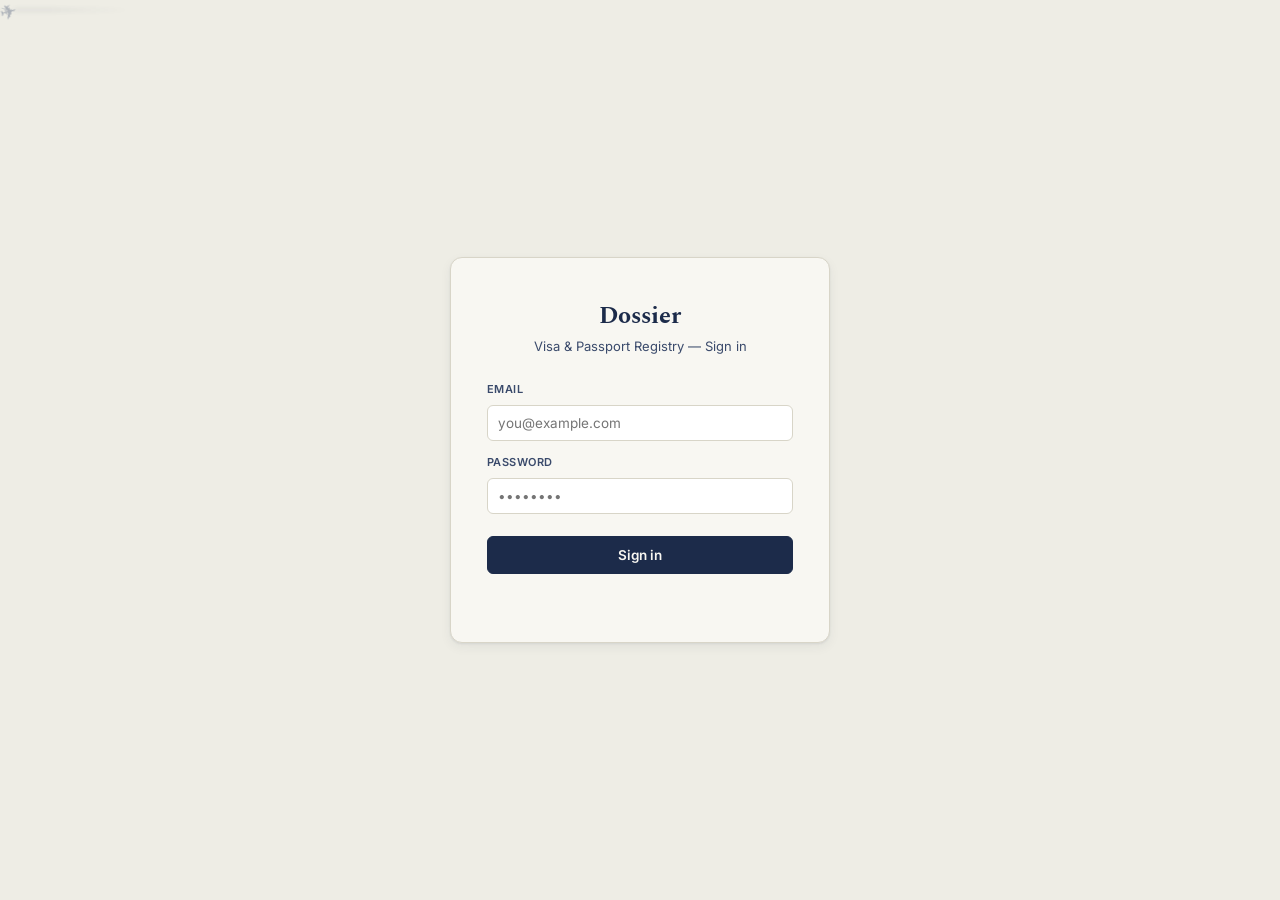
==== index.html @ 312dbd70 "Split into index.html, styles.css, app.js" ====
<!DOCTYPE html>
<html lang="en">
<head>
<meta charset="UTF-8">
<meta name="viewport" content="width=device-width, initial-scale=1.0">
<title>Dossier — Visa &amp; Passport Registry</title>
<link rel="preconnect" href="https://fonts.googleapis.com">
<link href="https://fonts.googleapis.com/css2?family=Spectral:wght@500;600;700&family=IBM+Plex+Mono:wght@400;500;600&family=Inter:wght@400;500;600&display=swap" rel="stylesheet">
<link rel="stylesheet" href="styles.css">
</head>
<body>

<!-- Motion blur plane background -->
<div class="plane-wrap">
  <div class="plane-group">
    <div class="plane-trail"></div>
    <div class="plane-icon">✈</div>
  </div>
  <div class="plane-group reverse">
    <div class="plane-trail"></div>
    <div class="plane-icon">✈</div>
  </div>
</div>

<!-- Loading screen -->
<div class="loading-screen" id="loadingScreen">Loading…</div>

<!-- Login screen (hidden by default) -->
<div class="login-screen" id="loginScreen" style="display:none;">
  <div class="login-card">
    <h1>Dossier</h1>
    <div class="sub">Visa &amp; Passport Registry — Sign in</div>
    <div class="field">
      <label>Email</label>
      <input id="loginEmail" type="email" placeholder="you@example.com">
    </div>
    <div class="field">
      <label>Password</label>
      <input id="loginPass" type="password" placeholder="••••••••">
    </div>
    <button class="btn" id="loginBtn">Sign in</button>
    <div class="error" id="loginError"></div>
  </div>
</div>

<!-- Main app (hidden by default) -->
<div class="app" id="mainApp" style="display:none;">

  <div class="masthead">
    <div>
      <h1>Dossier — Visa &amp; Passport Registry</h1>
      <div class="sub">Searchable case log · replaces the paper piles</div>
    </div>
    <div class="meta">
      <span id="statsBox">— entries on file</span>
      <button class="logout" id="themeToggle" title="Toggle dark mode">☀️</button>
      <button class="logout" id="logoutBtn">Sign out</button>
    </div>
  </div>

  <div class="toolbar">
    <div class="search-wrap">
      <svg width="14" height="14" viewBox="0 0 24 24" fill="none" stroke="currentColor" stroke-width="2"><circle cx="11" cy="11" r="8"/><path d="m21 21-4.35-4.35"/></svg>
      <input id="searchInput" type="text" placeholder="Search by last name, passport no., nationality, visa no., phone, email…">
    </div>
    <button class="btn secondary" id="exportBtn">Export CSV</button>
    <button class="btn" id="newBtn">+ New entry</button>
  </div>

  <div class="tabs" id="tabs"></div>
  <div class="archive">
    <table id="table">
      <thead>
        <tr>
          <th>Last name</th>
          <th>First name</th>
          <th>Passport no.</th>
          <th>Category</th>
          <th>Status</th>
          <th>Paid</th>
          <th>Date added</th>
          <th></th>
        </tr>
      </thead>
      <tbody id="tbody"></tbody>
    </table>
    <div class="empty-state" id="emptyState" style="display:none;">
      <div class="stamp">NO RECORDS FOUND</div>
      <div>Try a different search, or add a new entry.</div>
    </div>
  </div>
</div>

<!-- Entry modal -->
<div class="overlay" id="overlay">
  <div class="card">
    <div class="card-head">
      <h2 id="modalTitle">New entry</h2>
      <button id="closeModal">✕</button>
    </div>
    <div class="card-body">

      <div class="section-label">Bio-data page (as printed on passport)</div>

      <div class="scan-zone" id="scanZone">
        <div class="title">📷 Scan &amp; autofill from passport</div>
        <div class="hint">Upload a photo, scan, or PDF of the bio-data page — the MRZ will be read automatically</div>
        <input type="file" id="f_scanInput" accept="image/*,application/pdf" style="display:none;">
        <div class="scan-status" id="scanStatus"></div>
      </div>

      <div class="passport-block">
        <div class="field-row">
          <div class="field" id="wrap_passport">
            <label>N° de Passeport / Passport No.</label>
            <input id="f_passport" type="text" placeholder="e.g. 123456789" inputmode="numeric" maxlength="9">
          </div>
          <div class="field" id="wrap_nationality">
            <label>Nationalité / Nationality</label>
            <select id="f_nationality">
              <option value="">—</option>
            </select>
          </div>
        </div>
        <div class="field-row">
          <div class="field" id="wrap_lastName">
            <label>Nom / Surname</label>
            <input id="f_lastName" type="text" placeholder="e.g. BENBERTAL">
          </div>
          <div class="field" id="wrap_firstName">
            <label>Prénom(s) / Given Names</label>
            <input id="f_firstName" type="text" placeholder="e.g. Ali Chihab Edine">
          </div>
        </div>
        <div class="field-row tri">
          <div class="field" id="wrap_dob">
            <label>Date de Naissance / DOB</label>
            <input id="f_dob" type="text" placeholder="DD/MM/YYYY" inputmode="numeric">
          </div>
          <div class="field">
            <label>Lieu de Naissance / POB</label>
            <select id="f_pob">
              <option value="">—</option>
            </select>
          </div>
          <div class="field" id="wrap_sex">
            <label>Sexe / Sex</label>
            <select id="f_sex">
              <option value="">—</option>
              <option value="M">M</option>
              <option value="F">F</option>
            </select>
          </div>
        </div>
        <div class="field-row">
          <div class="field">
            <label>Date de Délivrance / Issue Date</label>
            <input id="f_issueDate" type="text" placeholder="DD/MM/YYYY" inputmode="numeric">
          </div>
          <div class="field" id="wrap_expiryDate">
            <label>Date d'Expiration / Expiry Date</label>
            <input id="f_expiryDate" type="text" placeholder="DD/MM/YYYY" inputmode="numeric">
          </div>
        </div>
        <div class="field-row">
          <div class="field full">
            <label>Autorité de Délivrance / Issuing Authority</label>
            <select id="f_authority">
              <option value="">—</option>
            </select>
          </div>
        </div>
      </div>

      <div class="section-label">Application / case details</div>
      <div class="field-row">
        <div class="field">
          <label>Category</label>
          <select id="f_category">
            <option value="first">First Application</option>
            <option value="renewal">Renewal</option>
            <option value="family">Family Visit</option>
            <option value="affair">Business / Affair</option>
          </select>
        </div>
        <div class="field">
          <label>Status</label>
          <select id="f_status">
            <option value="pending">Pending</option>
            <option value="submitted">Submitted</option>
            <option value="interview">Interview</option>
            <option value="approved">Approved</option>
            <option value="rejected">Rejected</option>
            <option value="complete">Complete</option>
          </select>
        </div>
      </div>
      <div class="field-row">
        <div class="field">
          <label>Visa number</label>
          <input id="f_visa" type="text" placeholder="if applicable">
        </div>
        <div class="field"></div>
      </div>
      <div class="field-row">
        <div class="field">
          <label>Phone</label>
          <input id="f_phone" type="text">
        </div>
        <div class="field">
          <label>Email</label>
          <input id="f_email" type="text">
        </div>
      </div>
      <div class="field-row">
          <div class="field">
            <label>Date added</label>
            <input id="f_date" type="text" placeholder="DD/MM/YYYY" inputmode="numeric">
          </div>
        <div class="field">
          <label>&nbsp;</label>
          <div class="check-row">
            <input type="checkbox" id="f_paid">
            <label for="f_paid">Paid</label>
          </div>
        </div>
      </div>

      <div class="section-label">Group / family</div>
      <div class="field-row">
        <div class="field">
          <label>Group label</label>
          <input id="f_groupLabel" type="text" placeholder="e.g. Benbertal family">
        </div>
        <div class="field">
          <label>&nbsp;</label>
          <div class="check-row">
            <input type="checkbox" id="f_isPrimary">
            <label for="f_isPrimary">Primary applicant (head of group)</label>
          </div>
        </div>
      </div>

      <div class="field-row">
        <div class="field full">
          <label>Notes</label>
          <textarea id="f_notes" placeholder="Anything else worth flagging on this case"></textarea>
        </div>
      </div>
      <div class="field-row">
        <div class="field full">
          <label>Attach scan (optional)</label>
          <div class="attach-box" id="attachBox">
            <div id="attachPrompt">Click to attach an image, or drop one here</div>
            <img id="attachPreview" style="display:none;">
          </div>
          <input type="file" id="f_image" accept="image/*" style="display:none;">
        </div>
      </div>
    </div>
    <div class="card-foot">
      <div class="left">
        <button class="btn secondary" id="deleteBtn" style="display:none;color:var(--stamp-red);border-color:var(--stamp-red);">Delete</button>
      </div>
      <div style="display:flex;gap:8px;">
        <button class="btn secondary" id="cancelBtn">Cancel</button>
        <button class="btn" id="saveBtn">Save entry</button>
      </div>
    </div>
  </div>
</div>

<div class="toast" id="toast"></div>
<script src="app.js"></script>
</body>
</html>
---- styles.css ----
:root{
    --ink:#1C2B4A;
    --ink-soft:#3A4A6B;
    --paper:#EEEDE5;
    --paper-raised:#F8F7F2;
    --line:#D8D5C8;
    --stamp-red:#A63D2F;
    --stamp-green:#3F5D4D;
    --cat-first:#35507A;
    --cat-renewal:#B5822E;
    --cat-family:#3F7368;
    --cat-affair:#6B4468;
    --cat-other:#5A5A52;
    --shadow: 0 1px 2px rgba(28,43,74,0.08), 0 4px 12px rgba(28,43,74,0.06);
    --input-bg:#fff;
    --tab-bg:#E4E1D5;
    --scan-bg:#F4F3EC;
  }
  [data-theme="dark"]{
    --ink:#E8E6E0;
    --ink-soft:#A0A0A0;
    --paper:#1A1A2E;
    --paper-raised:#22223A;
    --line:#333355;
    --stamp-red:#E85D4A;
    --stamp-green:#5CA87A;
    --cat-first:#3D5A80;
    --cat-renewal:#8B7340;
    --cat-family:#3D6B5A;
    --cat-affair:#6B4A72;
    --cat-other:#5A5A50;
    --shadow: 0 1px 2px rgba(0,0,0,0.3), 0 4px 12px rgba(0,0,0,0.25);
    --input-bg:#2A2A42;
    --tab-bg:#2A2A3E;
    --scan-bg:#1E1E32;
  }
  *{box-sizing:border-box;}
  body{
    margin:0;
    background:var(--paper);
    color:var(--ink);
    font-family:'Inter',sans-serif;
    min-height:100vh;
  }

  /* ---- Login screen ---- */
  .login-screen{
    display:flex;align-items:center;justify-content:center;
    min-height:100vh;padding:24px;
  }
  .login-card{
    background:var(--paper-raised);border:1px solid var(--line);border-radius:12px;
    padding:40px 36px;max-width:380px;width:100%;box-shadow:var(--shadow);text-align:center;
  }
  .login-card h1{
    font-family:'Spectral',serif;font-size:24px;margin:0 0 4px;
  }
  .login-card .sub{font-size:13px;color:var(--ink-soft);margin-bottom:28px;}
  .login-card .field{margin-bottom:14px;text-align:left;}
  .login-card label{display:block;font-size:11px;font-weight:600;color:var(--ink-soft);text-transform:uppercase;letter-spacing:0.04em;margin-bottom:4px;}
  .login-card input{
    width:100%;padding:10px 12px;border:1px solid var(--line);border-radius:6px;
    font-size:14px;font-family:'Inter',sans-serif;background:#fff;color:var(--ink);
  }
  .login-card input:focus{outline:2px solid var(--ink);outline-offset:0;}
  .login-card .btn{width:100%;margin-top:8px;}
  .login-card .error{color:var(--stamp-red);font-size:12.5px;margin-top:10px;min-height:18px;}

  .app{max-width:1180px;margin:0 auto;padding:28px 24px 60px;}

  /* Header */
  .masthead{
    display:flex;justify-content:space-between;align-items:flex-end;
    border-bottom:2px solid var(--ink);
    padding-bottom:16px;margin-bottom:22px;
    flex-wrap:wrap;gap:12px;
  }
  .masthead h1{
    font-family:'Spectral',serif;font-weight:700;font-size:28px;margin:0;
    letter-spacing:-0.01em;
  }
  .masthead .sub{font-size:12.5px;color:var(--ink-soft);margin-top:4px;letter-spacing:0.02em;}
  .masthead .meta{
    font-family:'IBM Plex Mono',monospace;font-size:11.5px;color:var(--ink-soft);
    text-align:right;line-height:1.6;display:flex;align-items:center;gap:14px;
  }
  .masthead .meta .logout{
    font-family:'Inter',sans-serif;font-size:12px;font-weight:600;
    background:transparent;border:1px solid var(--line);border-radius:5px;
    padding:5px 10px;cursor:pointer;color:var(--ink-soft);
  }
  .masthead .meta .logout:hover{border-color:var(--stamp-red);color:var(--stamp-red);}

  /* Toolbar */
  .toolbar{display:flex;gap:10px;margin-bottom:16px;flex-wrap:wrap;align-items:center;}
  .search-wrap{position:relative;flex:1;min-width:220px;}
  .search-wrap input{
    width:100%;padding:10px 12px 10px 34px;border:1px solid var(--line);
    border-radius:6px;background:var(--paper-raised);font-size:14px;color:var(--ink);
    font-family:'Inter',sans-serif;
  }
  .search-wrap input:focus{outline:2px solid var(--ink);outline-offset:1px;}
  .search-wrap svg{position:absolute;left:11px;top:50%;transform:translateY(-50%);opacity:0.5;}
  .btn{
    font-family:'Inter',sans-serif;font-size:13.5px;font-weight:600;
    border:1px solid var(--ink);background:var(--ink);color:var(--paper-raised);
    padding:10px 16px;border-radius:6px;cursor:pointer;white-space:nowrap;
  }
  .btn:hover{background:var(--ink-soft);}
  .btn.secondary{background:transparent;color:var(--ink);border:1px solid var(--line);}
  .btn.secondary:hover{border-color:var(--ink);}
  .btn:focus-visible{outline:2px solid var(--stamp-red);outline-offset:2px;}

  /* Folder tabs */
  .tabs{display:flex;gap:4px;margin-bottom:0;flex-wrap:wrap;align-items:flex-end;}
  .tab{
    font-family:'Inter',sans-serif;font-size:13px;font-weight:600;
    padding:10px 16px 9px;border-radius:8px 8px 0 0;cursor:pointer;
    background:var(--tab-bg);color:var(--ink-soft);border:1px solid var(--line);border-bottom:none;
    position:relative;top:1px;
  }
  .tab .count{
    font-family:'IBM Plex Mono',monospace;font-size:10.5px;
    background:rgba(255,255,255,0.08);padding:1px 6px;border-radius:10px;margin-left:6px;
  }
  .tab.active{background:var(--paper-raised);color:var(--ink);border-bottom:1px solid var(--paper-raised);}
  .tab[data-cat="first"].active{border-top:3px solid var(--cat-first);}
  .tab[data-cat="renewal"].active{border-top:3px solid var(--cat-renewal);}
  .tab[data-cat="family"].active{border-top:3px solid var(--cat-family);}
  .tab[data-cat="affair"].active{border-top:3px solid var(--cat-affair);}
  .tab[data-cat="all"].active{border-top:3px solid var(--ink);}
  .tab.add-tab{background:transparent;border:1px dashed var(--line);color:var(--ink-soft);font-weight:500;}

  .archive{
    background:var(--paper-raised);border:1px solid var(--line);border-radius:0 8px 8px 8px;
    padding:0;box-shadow:var(--shadow);
  }

  /* Table */
  table{width:100%;border-collapse:collapse;}
  thead th{
    text-align:left;font-size:10.5px;text-transform:uppercase;letter-spacing:0.06em;
    color:var(--ink-soft);font-weight:600;padding:12px 14px;border-bottom:1px solid var(--line);
  }
  tbody tr{border-bottom:1px solid var(--line);cursor:pointer;}
  tbody tr:hover{background:rgba(255,255,255,0.04);}
  tbody td{padding:12px 14px;font-size:13.5px;vertical-align:middle;}
  td.mono{font-family:'IBM Plex Mono',monospace;font-size:12.5px;color:var(--ink-soft);}
  .name-cell{font-weight:600;}
  .badge{
    display:inline-block;font-size:10.5px;font-weight:600;padding:3px 8px;border-radius:4px;
    color:#fff;letter-spacing:0.02em;
  }
  .paid-badge{background:var(--stamp-green);}
  .unpaid-badge{background:var(--stamp-red);}
  .group-badge{
    font-family:'IBM Plex Mono',monospace;font-size:10px;
    background:rgba(255,255,255,0.06);padding:2px 7px;border-radius:4px;margin-left:6px;
    color:var(--ink-soft);vertical-align:middle;
  }
  .row-actions{display:flex;gap:6px;justify-content:flex-end;}
  .row-actions button{
    font-family:'Inter',sans-serif;font-size:11.5px;font-weight:600;
    background:transparent;border:1px solid var(--line);border-radius:5px;
    padding:5px 9px;cursor:pointer;color:var(--ink-soft);
  }
  .row-actions button:hover{border-color:var(--ink);color:var(--ink);}
  .row-actions button.del:hover{border-color:var(--stamp-red);color:var(--stamp-red);}

  .empty-state{padding:50px 20px;text-align:center;color:var(--ink-soft);}
  .empty-state .stamp{
    font-family:'IBM Plex Mono',monospace;display:inline-block;border:2px dashed var(--line);
    padding:14px 22px;border-radius:8px;transform:rotate(-2deg);font-size:12.5px;margin-bottom:12px;
  }

  /* Modal */
  .overlay{
    position:fixed;inset:0;background:rgba(28,43,74,0.45);display:none;
    align-items:flex-start;justify-content:center;padding:40px 16px;overflow-y:auto;z-index:50;
  }
  .overlay.open{display:flex;}
  .card{
    background:var(--paper-raised);border-radius:10px;max-width:560px;width:100%;
    box-shadow:0 20px 50px rgba(0,0,0,0.25);border:1px solid var(--line);
  }
  .card-head{
    display:flex;justify-content:space-between;align-items:center;
    padding:18px 22px;border-bottom:1px solid var(--line);
  }
  .card-head h2{font-family:'Spectral',serif;font-size:19px;margin:0;font-weight:600;}
  .card-head button{background:none;border:none;font-size:20px;cursor:pointer;color:var(--ink-soft);line-height:1;}
  .card-body{padding:20px 22px;}
  .field-row{display:grid;grid-template-columns:1fr 1fr;gap:12px;margin-bottom:12px;}
  .field-row.tri{grid-template-columns:1fr 1fr 1fr;}
  .field{display:flex;flex-direction:column;gap:5px;}
  .field.full{grid-column:1/-1;}
  .section-label{
    display:flex;align-items:center;gap:8px;margin:18px 0 10px;
    font-family:'IBM Plex Mono',monospace;font-size:10.5px;text-transform:uppercase;
    letter-spacing:0.08em;color:var(--ink-soft);
  }
  .section-label:first-child{margin-top:0;}
  .section-label::after{content:'';flex:1;height:1px;background:var(--line);}
  .passport-block{
    border:1px solid var(--line);border-radius:8px;padding:14px 14px 2px;background:var(--paper-raised);
    position:relative;
  }
  .passport-block::before{
    content:'PASSPORT';position:absolute;top:-9px;left:12px;background:var(--paper-raised);
    padding:0 6px;font-family:'IBM Plex Mono',monospace;font-size:9.5px;letter-spacing:0.1em;
    color:var(--ink-soft);
  }
  .scan-zone{
    border:2px dashed var(--ink-soft);border-radius:8px;padding:16px;text-align:center;
    background:var(--scan-bg);cursor:pointer;margin-bottom:16px;
  }
  .scan-zone:hover{border-color:var(--ink);}
  .scan-zone .title{font-weight:600;font-size:13.5px;margin-bottom:2px;}
  .scan-zone .hint{font-size:11.5px;color:var(--ink-soft);}
  .scan-status{
    font-family:'IBM Plex Mono',monospace;font-size:11.5px;margin-top:8px;min-height:14px;
  }
  .scan-status.ok{color:var(--stamp-green);}
  .scan-status.warn{color:var(--stamp-red);}
  .scan-status.busy{color:var(--ink-soft);}
  .field.verified input{border-color:var(--stamp-green);background:#F3F8F5;}
  .field.unverified input{border-color:var(--stamp-red);background:#FBF4F3;}
  .field label{font-size:11px;font-weight:600;color:var(--ink-soft);text-transform:uppercase;letter-spacing:0.04em;}
  .field input,.field select,.field textarea{
    padding:9px 10px;border:1px solid var(--line);border-radius:6px;font-size:13.5px;
    font-family:'Inter',sans-serif;background:var(--input-bg);color:var(--ink);
  }
  .field input:focus,.field select:focus,.field textarea:focus{outline:2px solid var(--ink);outline-offset:0;}
  .field textarea{resize:vertical;min-height:56px;}
  .attach-box{
    border:1px dashed var(--line);border-radius:8px;padding:14px;text-align:center;
    font-size:12.5px;color:var(--ink-soft);cursor:pointer;background:var(--paper);
  }
  .attach-box img{max-width:100%;max-height:180px;border-radius:6px;margin-top:8px;display:block;margin-left:auto;margin-right:auto;}
  .card-foot{
    padding:16px 22px;border-top:1px solid var(--line);display:flex;justify-content:space-between;gap:10px;
  }
  .card-foot .left{display:flex;gap:8px;}

  .toast{
    position:fixed;bottom:22px;left:50%;transform:translateX(-50%);
    background:var(--ink);color:#fff;padding:10px 18px;border-radius:6px;font-size:13px;
    box-shadow:0 8px 20px rgba(0,0,0,0.2);opacity:0;pointer-events:none;transition:opacity .25s;z-index:100;
    font-family:'Inter',sans-serif;
  }
  .toast.show{opacity:1;}

  .loading-screen{
    display:flex;align-items:center;justify-content:center;min-height:100vh;
    font-family:'IBM Plex Mono',monospace;color:var(--ink-soft);font-size:14px;
  }

  /* Paid checkbox styling */
  .check-row{display:flex;align-items:center;gap:8px;margin-top:4px;}
  .check-row input[type="checkbox"]{width:18px;height:18px;accent-color:var(--stamp-green);}
  .check-row label{font-size:13px;font-weight:500;color:var(--ink);text-transform:none;letter-spacing:0;}

  /* ---- Motion blur plane ---- */
  .plane-wrap{
    position:fixed;top:0;left:0;width:100%;height:100%;
    pointer-events:none;z-index:0;overflow:hidden;
    opacity:0.35;
  }
  [data-theme="dark"] .plane-wrap{ opacity:0.18; }
  .plane-group{
    position:absolute;
    animation:flyAcross1 20s linear infinite;
  }
  .plane-group.reverse{
    animation:flyAcross2 26s linear 8s infinite;
  }
  .plane-icon{
    font-size:20px;
    color:var(--ink-soft);
    filter:blur(0.3px);
    transform:rotate(-15deg);
  }
  .plane-group.reverse .plane-icon{
    transform:rotate(15deg) scaleX(-1);
    font-size:15px;
    opacity:0.6;
  }
  .plane-trail{
    position:absolute;
    right:100%;top:50%;
    transform:translateY(-50%);
    width:160px;height:2px;
    border-radius:2px;
    background:linear-gradient(90deg, transparent 0%, var(--ink-soft) 70%);
    filter:blur(2.5px);
    opacity:0.6;
  }
  .plane-group.reverse .plane-trail{
    left:100%;right:auto;
    background:linear-gradient(270deg, transparent 0%, var(--ink-soft) 70%);
    width:120px;
    opacity:0.4;
  }
  @keyframes flyAcross1{
    0%  { left:-80px; top:12%; }
    25% { top:18%; }
    50% { top:10%; }
    75% { top:20%; }
    100%{ left:110vw; top:15%; }
  }
  @keyframes flyAcross2{
    0%  { right:-80px; left:auto; top:55%; }
    25% { top:50%; }
    50% { top:60%; }
    75% { top:48%; }
    100%{ right:110vw; left:auto; top:52%; }
  }

  @media(max-width:640px){
    .field-row{grid-template-columns:1fr;}
    .masthead{flex-direction:column;align-items:flex-start;}
    thead{display:none;}
    tbody tr{display:block;padding:10px 14px;}
    tbody td{display:flex;justify-content:space-between;padding:5px 0;border:none;}
    tbody td::before{content:attr(data-label);font-weight:600;color:var(--ink-soft);font-size:11px;margin-right:10px;}
  }
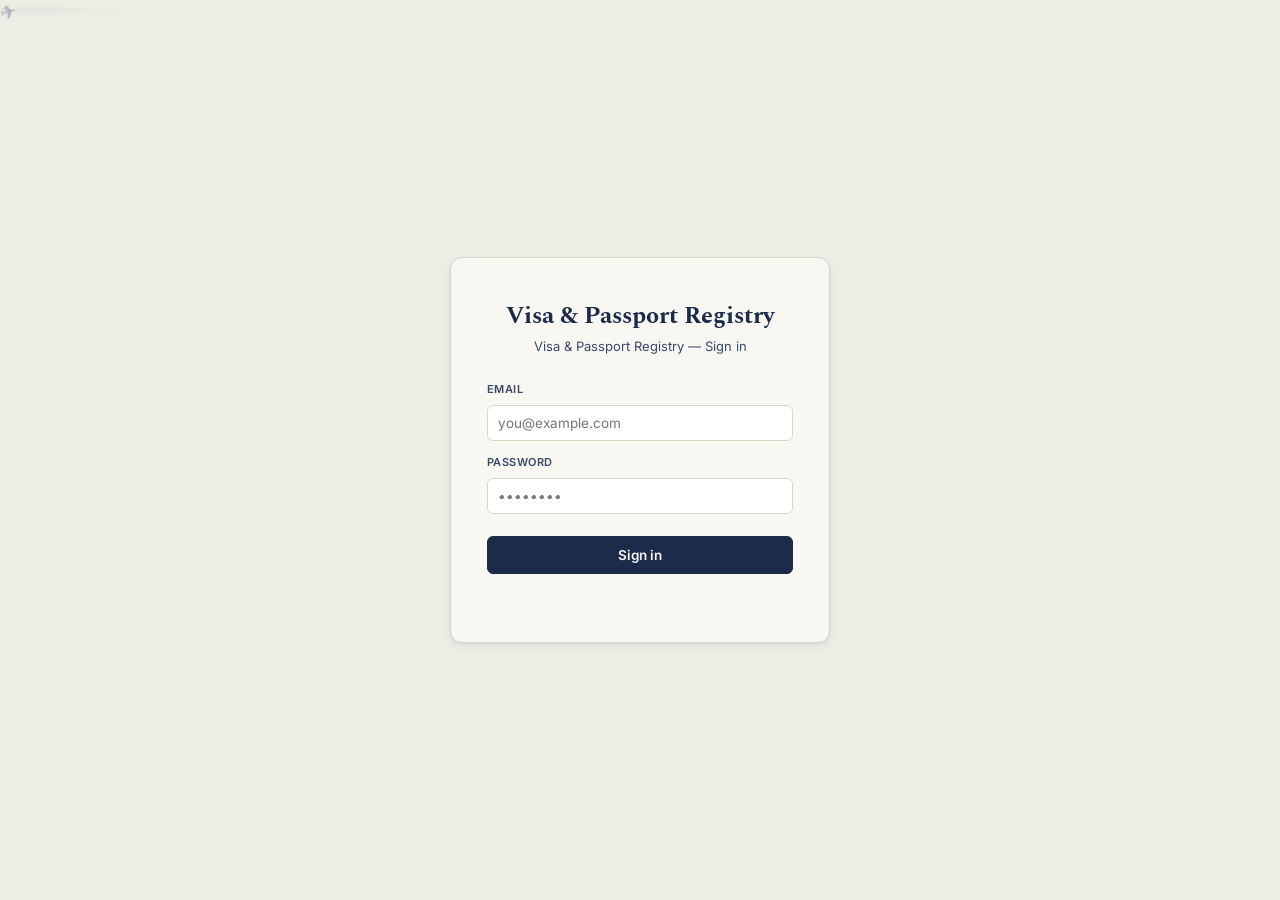
==== commit 0a53fa1d: "Remove remaining Dossier references" ====
--- a/index.html
+++ b/index.html
@@ -3,10 +3,10 @@
 <head>
 <meta charset="UTF-8">
 <meta name="viewport" content="width=device-width, initial-scale=1.0">
-<title>Dossier — Visa &amp; Passport Registry</title>
+<title>Visa &amp; Passport Registry</title>
 <link rel="preconnect" href="https://fonts.googleapis.com">
 <link href="https://fonts.googleapis.com/css2?family=Spectral:wght@500;600;700&family=IBM+Plex+Mono:wght@400;500;600&family=Inter:wght@400;500;600&display=swap" rel="stylesheet">
-<link rel="stylesheet" href="styles.css">
+<link rel="stylesheet" href="css/styles.css">
 </head>
 <body>
 
@@ -28,7 +28,7 @@
 <!-- Login screen (hidden by default) -->
 <div class="login-screen" id="loginScreen" style="display:none;">
   <div class="login-card">
-    <h1>Dossier</h1>
+    <h1>Visa &amp; Passport Registry</h1>
     <div class="sub">Visa &amp; Passport Registry — Sign in</div>
     <div class="field">
       <label>Email</label>
@@ -48,7 +48,7 @@
 
   <div class="masthead">
     <div>
-      <h1>Dossier — Visa &amp; Passport Registry</h1>
+      <h1>Visa &amp; Passport Registry</h1>
       <div class="sub">Searchable case log · replaces the paper piles</div>
     </div>
     <div class="meta">
@@ -271,6 +271,6 @@
 </div>
 
 <div class="toast" id="toast"></div>
-<script src="app.js"></script>
+<script src="js/app.js"></script>
 </body>
 </html>
--- a/css/styles.css
+++ b/css/styles.css
@@ -0,0 +1,326 @@
+  :root{
+    --ink:#1C2B4A;
+    --ink-soft:#3A4A6B;
+    --paper:#EEEDE5;
+    --paper-raised:#F8F7F2;
+    --line:#D8D5C8;
+    --stamp-red:#A63D2F;
+    --stamp-green:#3F5D4D;
+    --cat-first:#35507A;
+    --cat-renewal:#B5822E;
+    --cat-family:#3F7368;
+    --cat-affair:#6B4468;
+    --cat-other:#5A5A52;
+    --shadow: 0 1px 2px rgba(28,43,74,0.08), 0 4px 12px rgba(28,43,74,0.06);
+    --input-bg:#fff;
+    --tab-bg:#E4E1D5;
+    --scan-bg:#F4F3EC;
+  }
+  [data-theme="dark"]{
+    --ink:#E8E6E0;
+    --ink-soft:#A0A0A0;
+    --paper:#1A1A2E;
+    --paper-raised:#22223A;
+    --line:#333355;
+    --stamp-red:#E85D4A;
+    --stamp-green:#5CA87A;
+    --cat-first:#3D5A80;
+    --cat-renewal:#8B7340;
+    --cat-family:#3D6B5A;
+    --cat-affair:#6B4A72;
+    --cat-other:#5A5A50;
+    --shadow: 0 1px 2px rgba(0,0,0,0.3), 0 4px 12px rgba(0,0,0,0.25);
+    --input-bg:#2A2A42;
+    --tab-bg:#2A2A3E;
+    --scan-bg:#1E1E32;
+  }
+  *{box-sizing:border-box;}
+  body{
+    margin:0;
+    background:var(--paper);
+    color:var(--ink);
+    font-family:'Inter',sans-serif;
+    min-height:100vh;
+  }
+
+  /* ---- Login screen ---- */
+  .login-screen{
+    display:flex;align-items:center;justify-content:center;
+    min-height:100vh;padding:24px;
+  }
+  .login-card{
+    background:var(--paper-raised);border:1px solid var(--line);border-radius:12px;
+    padding:40px 36px;max-width:380px;width:100%;box-shadow:var(--shadow);text-align:center;
+  }
+  .login-card h1{
+    font-family:'Spectral',serif;font-size:24px;margin:0 0 4px;
+  }
+  .login-card .sub{font-size:13px;color:var(--ink-soft);margin-bottom:28px;}
+  .login-card .field{margin-bottom:14px;text-align:left;}
+  .login-card label{display:block;font-size:11px;font-weight:600;color:var(--ink-soft);text-transform:uppercase;letter-spacing:0.04em;margin-bottom:4px;}
+  .login-card input{
+    width:100%;padding:10px 12px;border:1px solid var(--line);border-radius:6px;
+    font-size:14px;font-family:'Inter',sans-serif;background:#fff;color:var(--ink);
+  }
+  .login-card input:focus{outline:2px solid var(--ink);outline-offset:0;}
+  .login-card .btn{width:100%;margin-top:8px;}
+  .login-card .error{color:var(--stamp-red);font-size:12.5px;margin-top:10px;min-height:18px;}
+
+  .app{max-width:1180px;margin:0 auto;padding:28px 24px 60px;}
+
+  /* Header */
+  .masthead{
+    display:flex;justify-content:space-between;align-items:flex-end;
+    border-bottom:2px solid var(--ink);
+    padding-bottom:16px;margin-bottom:22px;
+    flex-wrap:wrap;gap:12px;
+  }
+  .masthead h1{
+    font-family:'Spectral',serif;font-weight:700;font-size:28px;margin:0;
+    letter-spacing:-0.01em;
+  }
+  .masthead .sub{font-size:12.5px;color:var(--ink-soft);margin-top:4px;letter-spacing:0.02em;}
+  .masthead .meta{
+    font-family:'IBM Plex Mono',monospace;font-size:11.5px;color:var(--ink-soft);
+    text-align:right;line-height:1.6;display:flex;align-items:center;gap:14px;
+  }
+  .masthead .meta .logout{
+    font-family:'Inter',sans-serif;font-size:12px;font-weight:600;
+    background:transparent;border:1px solid var(--line);border-radius:5px;
+    padding:5px 10px;cursor:pointer;color:var(--ink-soft);
+  }
+  .masthead .meta .logout:hover{border-color:var(--stamp-red);color:var(--stamp-red);}
+
+  /* Toolbar */
+  .toolbar{display:flex;gap:10px;margin-bottom:16px;flex-wrap:wrap;align-items:center;}
+  .search-wrap{position:relative;flex:1;min-width:220px;}
+  .search-wrap input{
+    width:100%;padding:10px 12px 10px 34px;border:1px solid var(--line);
+    border-radius:6px;background:var(--paper-raised);font-size:14px;color:var(--ink);
+    font-family:'Inter',sans-serif;
+  }
+  .search-wrap input:focus{outline:2px solid var(--ink);outline-offset:1px;}
+  .search-wrap svg{position:absolute;left:11px;top:50%;transform:translateY(-50%);opacity:0.5;}
+  .btn{
+    font-family:'Inter',sans-serif;font-size:13.5px;font-weight:600;
+    border:1px solid var(--ink);background:var(--ink);color:var(--paper-raised);
+    padding:10px 16px;border-radius:6px;cursor:pointer;white-space:nowrap;
+  }
+  .btn:hover{background:var(--ink-soft);}
+  .btn.secondary{background:transparent;color:var(--ink);border:1px solid var(--line);}
+  .btn.secondary:hover{border-color:var(--ink);}
+  .btn:focus-visible{outline:2px solid var(--stamp-red);outline-offset:2px;}
+
+  /* Folder tabs */
+  .tabs{display:flex;gap:4px;margin-bottom:0;flex-wrap:wrap;align-items:flex-end;}
+  .tab{
+    font-family:'Inter',sans-serif;font-size:13px;font-weight:600;
+    padding:10px 16px 9px;border-radius:8px 8px 0 0;cursor:pointer;
+    background:var(--tab-bg);color:var(--ink-soft);border:1px solid var(--line);border-bottom:none;
+    position:relative;top:1px;
+  }
+  .tab .count{
+    font-family:'IBM Plex Mono',monospace;font-size:10.5px;
+    background:rgba(255,255,255,0.08);padding:1px 6px;border-radius:10px;margin-left:6px;
+  }
+  .tab.active{background:var(--paper-raised);color:var(--ink);border-bottom:1px solid var(--paper-raised);}
+  .tab[data-cat="first"].active{border-top:3px solid var(--cat-first);}
+  .tab[data-cat="renewal"].active{border-top:3px solid var(--cat-renewal);}
+  .tab[data-cat="family"].active{border-top:3px solid var(--cat-family);}
+  .tab[data-cat="affair"].active{border-top:3px solid var(--cat-affair);}
+  .tab[data-cat="all"].active{border-top:3px solid var(--ink);}
+  .tab.add-tab{background:transparent;border:1px dashed var(--line);color:var(--ink-soft);font-weight:500;}
+
+  .archive{
+    background:var(--paper-raised);border:1px solid var(--line);border-radius:0 8px 8px 8px;
+    padding:0;box-shadow:var(--shadow);
+  }
+
+  /* Table */
+  table{width:100%;border-collapse:collapse;}
+  thead th{
+    text-align:left;font-size:10.5px;text-transform:uppercase;letter-spacing:0.06em;
+    color:var(--ink-soft);font-weight:600;padding:12px 14px;border-bottom:1px solid var(--line);
+  }
+  tbody tr{border-bottom:1px solid var(--line);cursor:pointer;}
+  tbody tr:hover{background:rgba(255,255,255,0.04);}
+  tbody td{padding:12px 14px;font-size:13.5px;vertical-align:middle;}
+  td.mono{font-family:'IBM Plex Mono',monospace;font-size:12.5px;color:var(--ink-soft);}
+  .name-cell{font-weight:600;}
+  .badge{
+    display:inline-block;font-size:10.5px;font-weight:600;padding:3px 8px;border-radius:4px;
+    color:#fff;letter-spacing:0.02em;
+  }
+  .paid-badge{background:var(--stamp-green);}
+  .unpaid-badge{background:var(--stamp-red);}
+  .group-badge{
+    font-family:'IBM Plex Mono',monospace;font-size:10px;
+    background:rgba(255,255,255,0.06);padding:2px 7px;border-radius:4px;margin-left:6px;
+    color:var(--ink-soft);vertical-align:middle;
+  }
+  .row-actions{display:flex;gap:6px;justify-content:flex-end;}
+  .row-actions button{
+    font-family:'Inter',sans-serif;font-size:11.5px;font-weight:600;
+    background:transparent;border:1px solid var(--line);border-radius:5px;
+    padding:5px 9px;cursor:pointer;color:var(--ink-soft);
+  }
+  .row-actions button:hover{border-color:var(--ink);color:var(--ink);}
+  .row-actions button.del:hover{border-color:var(--stamp-red);color:var(--stamp-red);}
+
+  .empty-state{padding:50px 20px;text-align:center;color:var(--ink-soft);}
+  .empty-state .stamp{
+    font-family:'IBM Plex Mono',monospace;display:inline-block;border:2px dashed var(--line);
+    padding:14px 22px;border-radius:8px;transform:rotate(-2deg);font-size:12.5px;margin-bottom:12px;
+  }
+
+  /* Modal */
+  .overlay{
+    position:fixed;inset:0;background:rgba(28,43,74,0.45);display:none;
+    align-items:flex-start;justify-content:center;padding:40px 16px;overflow-y:auto;z-index:50;
+  }
+  .overlay.open{display:flex;}
+  .card{
+    background:var(--paper-raised);border-radius:10px;max-width:560px;width:100%;
+    box-shadow:0 20px 50px rgba(0,0,0,0.25);border:1px solid var(--line);
+  }
+  .card-head{
+    display:flex;justify-content:space-between;align-items:center;
+    padding:18px 22px;border-bottom:1px solid var(--line);
+  }
+  .card-head h2{font-family:'Spectral',serif;font-size:19px;margin:0;font-weight:600;}
+  .card-head button{background:none;border:none;font-size:20px;cursor:pointer;color:var(--ink-soft);line-height:1;}
+  .card-body{padding:20px 22px;}
+  .field-row{display:grid;grid-template-columns:1fr 1fr;gap:12px;margin-bottom:12px;}
+  .field-row.tri{grid-template-columns:1fr 1fr 1fr;}
+  .field{display:flex;flex-direction:column;gap:5px;}
+  .field.full{grid-column:1/-1;}
+  .section-label{
+    display:flex;align-items:center;gap:8px;margin:18px 0 10px;
+    font-family:'IBM Plex Mono',monospace;font-size:10.5px;text-transform:uppercase;
+    letter-spacing:0.08em;color:var(--ink-soft);
+  }
+  .section-label:first-child{margin-top:0;}
+  .section-label::after{content:'';flex:1;height:1px;background:var(--line);}
+  .passport-block{
+    border:1px solid var(--line);border-radius:8px;padding:14px 14px 2px;background:var(--paper-raised);
+    position:relative;
+  }
+  .passport-block::before{
+    content:'PASSPORT';position:absolute;top:-9px;left:12px;background:var(--paper-raised);
+    padding:0 6px;font-family:'IBM Plex Mono',monospace;font-size:9.5px;letter-spacing:0.1em;
+    color:var(--ink-soft);
+  }
+  .scan-zone{
+    border:2px dashed var(--ink-soft);border-radius:8px;padding:16px;text-align:center;
+    background:var(--scan-bg);cursor:pointer;margin-bottom:16px;
+  }
+  .scan-zone:hover{border-color:var(--ink);}
+  .scan-zone .title{font-weight:600;font-size:13.5px;margin-bottom:2px;}
+  .scan-zone .hint{font-size:11.5px;color:var(--ink-soft);}
+  .scan-status{
+    font-family:'IBM Plex Mono',monospace;font-size:11.5px;margin-top:8px;min-height:14px;
+  }
+  .scan-status.ok{color:var(--stamp-green);}
+  .scan-status.warn{color:var(--stamp-red);}
+  .scan-status.busy{color:var(--ink-soft);}
+  .field.verified input{border-color:var(--stamp-green);background:#F3F8F5;}
+  .field.unverified input{border-color:var(--stamp-red);background:#FBF4F3;}
+  .field label{font-size:11px;font-weight:600;color:var(--ink-soft);text-transform:uppercase;letter-spacing:0.04em;}
+  .field input,.field select,.field textarea{
+    padding:9px 10px;border:1px solid var(--line);border-radius:6px;font-size:13.5px;
+    font-family:'Inter',sans-serif;background:var(--input-bg);color:var(--ink);
+  }
+  .field input:focus,.field select:focus,.field textarea:focus{outline:2px solid var(--ink);outline-offset:0;}
+  .field textarea{resize:vertical;min-height:56px;}
+  .attach-box{
+    border:1px dashed var(--line);border-radius:8px;padding:14px;text-align:center;
+    font-size:12.5px;color:var(--ink-soft);cursor:pointer;background:var(--paper);
+  }
+  .attach-box img{max-width:100%;max-height:180px;border-radius:6px;margin-top:8px;display:block;margin-left:auto;margin-right:auto;}
+  .card-foot{
+    padding:16px 22px;border-top:1px solid var(--line);display:flex;justify-content:space-between;gap:10px;
+  }
+  .card-foot .left{display:flex;gap:8px;}
+
+  .toast{
+    position:fixed;bottom:22px;left:50%;transform:translateX(-50%);
+    background:var(--ink);color:#fff;padding:10px 18px;border-radius:6px;font-size:13px;
+    box-shadow:0 8px 20px rgba(0,0,0,0.2);opacity:0;pointer-events:none;transition:opacity .25s;z-index:100;
+    font-family:'Inter',sans-serif;
+  }
+  .toast.show{opacity:1;}
+
+  .loading-screen{
+    display:flex;align-items:center;justify-content:center;min-height:100vh;
+    font-family:'IBM Plex Mono',monospace;color:var(--ink-soft);font-size:14px;
+  }
+
+  /* Paid checkbox styling */
+  .check-row{display:flex;align-items:center;gap:8px;margin-top:4px;}
+  .check-row input[type="checkbox"]{width:18px;height:18px;accent-color:var(--stamp-green);}
+  .check-row label{font-size:13px;font-weight:500;color:var(--ink);text-transform:none;letter-spacing:0;}
+
+  /* ---- Motion blur plane ---- */
+  .plane-wrap{
+    position:fixed;top:0;left:0;width:100%;height:100%;
+    pointer-events:none;z-index:0;overflow:hidden;
+    opacity:0.35;
+  }
+  [data-theme="dark"] .plane-wrap{ opacity:0.18; }
+  .plane-group{
+    position:absolute;
+    animation:flyAcross1 20s linear infinite;
+  }
+  .plane-group.reverse{
+    animation:flyAcross2 26s linear 8s infinite;
+  }
+  .plane-icon{
+    font-size:20px;
+    color:var(--ink-soft);
+    filter:blur(0.3px);
+    transform:rotate(-15deg);
+  }
+  .plane-group.reverse .plane-icon{
+    transform:rotate(15deg) scaleX(-1);
+    font-size:15px;
+    opacity:0.6;
+  }
+  .plane-trail{
+    position:absolute;
+    right:100%;top:50%;
+    transform:translateY(-50%);
+    width:160px;height:2px;
+    border-radius:2px;
+    background:linear-gradient(90deg, transparent 0%, var(--ink-soft) 70%);
+    filter:blur(2.5px);
+    opacity:0.6;
+  }
+  .plane-group.reverse .plane-trail{
+    left:100%;right:auto;
+    background:linear-gradient(270deg, transparent 0%, var(--ink-soft) 70%);
+    width:120px;
+    opacity:0.4;
+  }
+  @keyframes flyAcross1{
+    0%  { left:-80px; top:12%; }
+    25% { top:18%; }
+    50% { top:10%; }
+    75% { top:20%; }
+    100%{ left:110vw; top:15%; }
+  }
+  @keyframes flyAcross2{
+    0%  { right:-80px; left:auto; top:55%; }
+    25% { top:50%; }
+    50% { top:60%; }
+    75% { top:48%; }
+    100%{ right:110vw; left:auto; top:52%; }
+  }
+
+  @media(max-width:640px){
+    .field-row{grid-template-columns:1fr;}
+    .masthead{flex-direction:column;align-items:flex-start;}
+    thead{display:none;}
+    tbody tr{display:block;padding:10px 14px;}
+    tbody td{display:flex;justify-content:space-between;padding:5px 0;border:none;}
+    tbody td::before{content:attr(data-label);font-weight:600;color:var(--ink-soft);font-size:11px;margin-right:10px;}
+  }
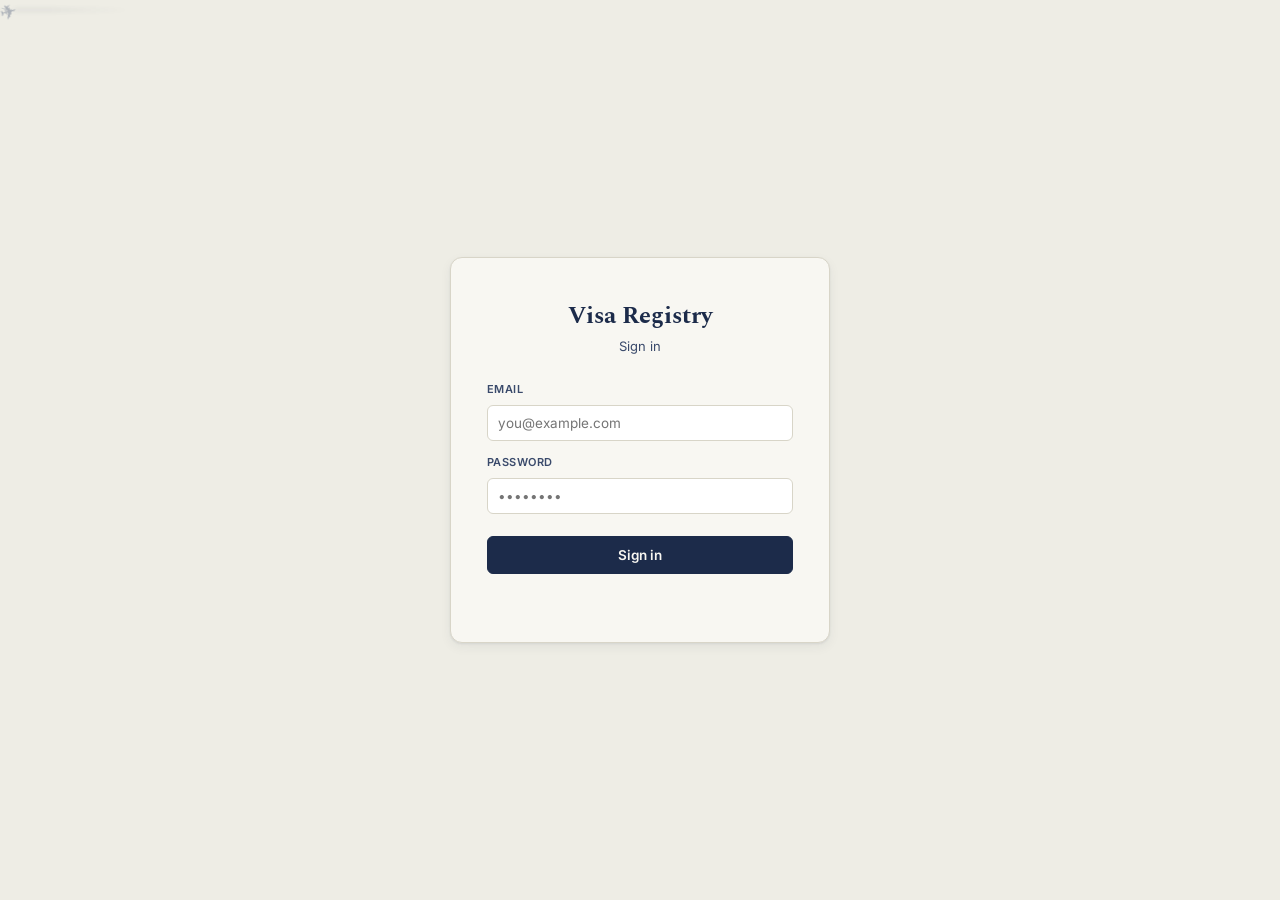
==== commit a17cee11: "Change login page heading to Visa Registry" ====
--- a/index.html
+++ b/index.html
@@ -28,8 +28,8 @@
 <!-- Login screen (hidden by default) -->
 <div class="login-screen" id="loginScreen" style="display:none;">
   <div class="login-card">
-    <h1>Visa &amp; Passport Registry</h1>
-    <div class="sub">Visa &amp; Passport Registry — Sign in</div>
+    <h1>Visa Registry</h1>
+    <div class="sub">Sign in</div>
     <div class="field">
       <label>Email</label>
       <input id="loginEmail" type="email" placeholder="you@example.com">
